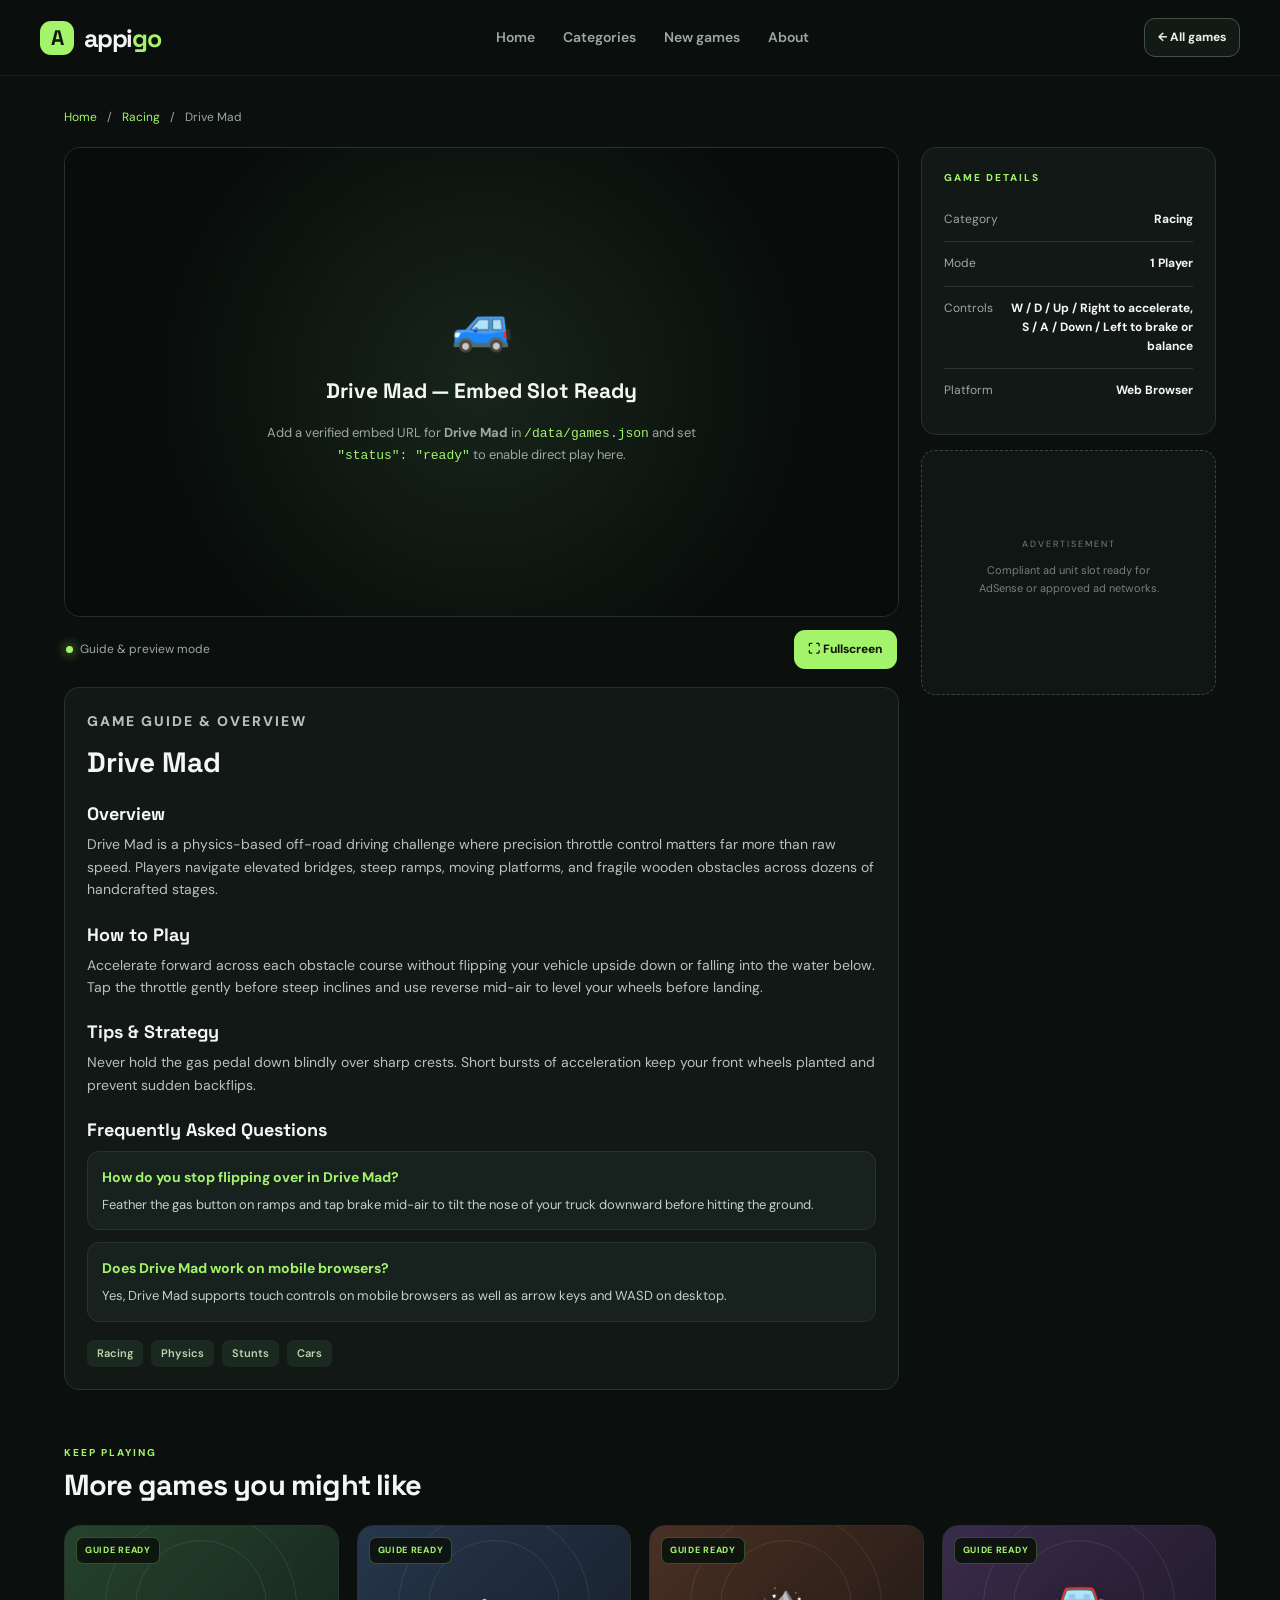
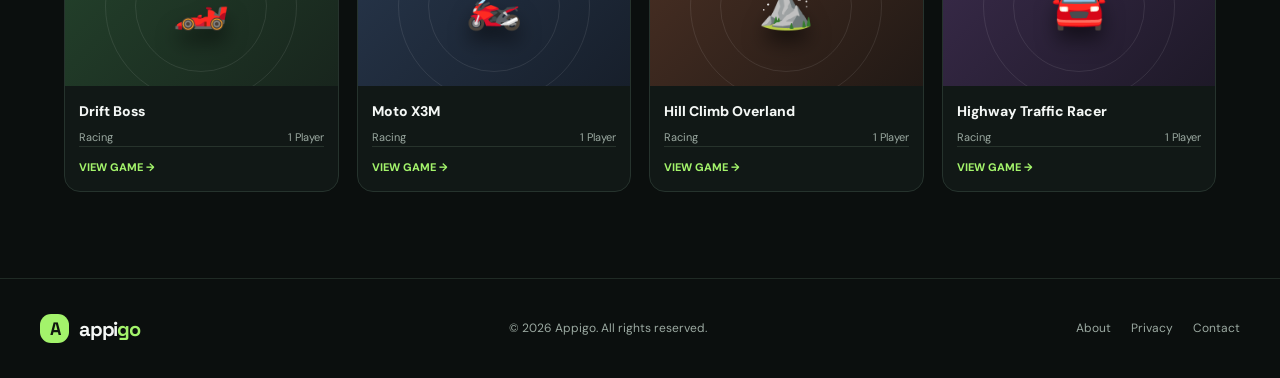
==== game/index.html @ b4a6df11 "Add files via upload Add Appigo project files" ====
<!doctype html>
<html lang="en">
<head>
  <meta charset="utf-8">
  <meta name="viewport" content="width=device-width, initial-scale=1">
  <meta name="theme-color" content="#0b0f0e">
  <title>Play Game — Appigo</title>
  <meta name="description" content="Play free online browser games on Appigo with controls, tips, and guides.">
  <meta name="robots" content="index, follow">
  <link rel="stylesheet" href="/css/style.css">
  <script src="/js/game.js" defer></script>
</head>
<body>
  <header class="site-header">
    <a class="brand" href="/" aria-label="Appigo home">
      <span class="brand-mark">A</span>
      <span>appi<span class="brand-accent">go</span></span>
    </a>
    <nav class="main-nav" aria-label="Main navigation">
      <a href="/">Home</a>
      <a href="/#categories">Categories</a>
      <a href="/#new-games">New games</a>
      <a href="/about.html">About</a>
    </nav>
    <div class="header-actions">
      <a class="button button-small button-outline" href="/">← All games</a>
    </div>
  </header>

  <main class="game-page">
    <div class="breadcrumbs">
      <a href="/">Home</a>
      <span>/</span>
      <a href="/#categories" id="crumb-category">Games</a>
      <span>/</span>
      <span id="crumb-title">Game</span>
    </div>

    <div class="game-layout">
      <section class="player-column">
        <div class="player-shell" id="player-shell">
          <div class="player-placeholder" id="player-placeholder">
            <div class="placeholder-icon" id="placeholder-icon">🎮</div>
            <h2 id="placeholder-heading">Game embed pending verification</h2>
            <p id="placeholder-text">Add an authorized third-party embed URL in <code>/data/games.json</code> and set <code>"status": "ready"</code> to launch the playable frame.</p>
          </div>
          <iframe
            id="game-frame"
            title="Game player"
            allow="fullscreen; autoplay; gamepad; clipboard-read; clipboard-write"
            allowfullscreen
            loading="lazy"
            referrerpolicy="strict-origin-when-cross-origin"
            class="hidden"></iframe>
        </div>

        <div class="player-toolbar">
          <div class="player-status">
            <span class="live-dot"></span>
            <span id="player-label">Ready</span>
          </div>
          <div class="player-actions">
            <a class="button button-small button-outline hidden" id="open-source" target="_blank" rel="noopener noreferrer">Official source ↗</a>
            <button class="button button-small button-primary" id="fullscreen-button" type="button">⛶ Fullscreen</button>
          </div>
        </div>

        <article class="game-description panel">
          <p class="eyebrow" id="game-eyebrow">GAME GUIDE & OVERVIEW</p>
          <h1 id="game-title">Loading game…</h1>
          <div id="game-sections"></div>
          <div class="tag-row" id="game-tags"></div>
        </article>
      </section>

      <aside class="game-sidebar">
        <div class="panel">
          <p class="eyebrow">GAME DETAILS</p>
          <div class="detail-row"><span>Category</span><strong id="game-category">—</strong></div>
          <div class="detail-row"><span>Mode</span><strong id="game-players">Single Player</strong></div>
          <div class="detail-row"><span>Controls</span><strong id="game-controls">Keyboard / Mouse</strong></div>
          <div class="detail-row"><span>Platform</span><strong>Web Browser</strong></div>
        </div>

        <div class="ad-slot" aria-label="Advertisement">
          <span>ADVERTISEMENT</span>
          <p>Compliant ad unit slot ready for AdSense or approved ad networks.</p>
        </div>
      </aside>
    </div>

    <section class="games-section related-section">
      <div class="section-heading">
        <div>
          <p class="eyebrow">KEEP PLAYING</p>
          <h2>More games you might like</h2>
        </div>
      </div>
      <div class="game-grid game-grid-small" id="related-grid"></div>
    </section>
  </main>

  <footer class="site-footer">
    <a class="brand" href="/"><span class="brand-mark">A</span><span>appi<span class="brand-accent">go</span></span></a>
    <p>© <span id="year"></span> Appigo. All rights reserved.</p>
    <div>
      <a href="/about.html">About</a>
      <a href="/privacy.html">Privacy</a>
      <a href="/contact.html">Contact</a>
    </div>
  </footer>
</body>
</html>
---- css/style.css ----
@import url('https://fonts.googleapis.com/css2?family=DM+Sans:wght@400;500;600;700;800&family=Space+Grotesk:wght@500;600;700&display=swap');

:root {
  --bg: #0b0f0e;
  --surface: #111816;
  --surface2: #17211d;
  --line: #26332d;
  --text: #f4f7f5;
  --muted: #9ba9a1;
  --green: #a3f36b;
  --green2: #75d849;
  --radius: 18px;
  --max: 1200px;
}

* { box-sizing: border-box; }
html { scroll-behavior: smooth; }
body {
  margin: 0;
  background: var(--bg);
  color: var(--text);
  font-family: 'DM Sans', Arial, sans-serif;
  line-height: 1.6;
}
a { color: inherit; text-decoration: none; }
button, input { font: inherit; }

.site-header {
  height: 76px;
  display: flex;
  align-items: center;
  justify-content: space-between;
  gap: 28px;
  padding: 0 max(24px, calc((100% - var(--max)) / 2));
  border-bottom: 1px solid rgba(255, 255, 255, .06);
  background: rgba(11, 15, 14, .92);
  position: sticky;
  top: 0;
  z-index: 20;
  backdrop-filter: blur(16px);
}

.brand {
  display: flex;
  align-items: center;
  gap: 10px;
  font: 700 25px 'Space Grotesk', sans-serif;
  letter-spacing: -1.2px;
  white-space: nowrap;
}
.brand-mark {
  display: grid;
  place-items: center;
  width: 34px;
  height: 34px;
  background: var(--green);
  color: #10170e;
  border-radius: 11px;
  font-size: 21px;
}
.brand-accent { color: var(--green); }

.main-nav {
  display: flex;
  gap: 28px;
  color: var(--muted);
  font-size: 14px;
  font-weight: 600;
}
.main-nav a:hover,
.main-nav a.active { color: var(--text); }

.header-actions { display: flex; align-items: center; gap: 12px; }
.search-box {
  height: 42px;
  width: 220px;
  display: flex;
  align-items: center;
  gap: 9px;
  padding: 0 13px;
  background: var(--surface);
  border: 1px solid var(--line);
  border-radius: 12px;
  color: var(--muted);
}
.search-box span { font-size: 20px; }
.search-box input {
  width: 100%;
  background: none;
  border: 0;
  outline: 0;
  color: var(--text);
  font-size: 13px;
}
.search-box input::placeholder { color: #75837a; }
.menu-toggle { display: none; background: none; color: white; border: 0; font-size: 23px; cursor: pointer; }

.hero {
  max-width: var(--max);
  min-height: 430px;
  margin: 34px auto 64px;
  padding: 60px 7%;
  border: 1px solid #28352e;
  border-radius: 28px;
  background: radial-gradient(ellipse at 80% 45%, #1b3324 0%, #111b16 38%, #101613 75%);
  display: grid;
  grid-template-columns: 1fr 1fr;
  align-items: center;
  overflow: hidden;
  position: relative;
}
.hero-copy { position: relative; z-index: 2; }
.eyebrow {
  margin: 0 0 12px;
  color: var(--green);
  font-size: 10px;
  letter-spacing: 2px;
  font-weight: 800;
  text-transform: uppercase;
}
.live-dot, .caption-dot {
  display: inline-block;
  width: 7px;
  height: 7px;
  background: var(--green);
  border-radius: 50%;
  margin-right: 7px;
  box-shadow: 0 0 12px #a3f36b;
}
.hero h1 {
  font: 700 clamp(48px, 6vw, 76px) / .98 'Space Grotesk', sans-serif;
  letter-spacing: -4px;
  margin: 0 0 22px;
}
.hero h1 span { color: var(--green); }
.hero-description { max-width: 410px; color: #b0bbb4; font-size: 15px; margin: 0 0 27px; }

.button {
  display: inline-flex;
  align-items: center;
  justify-content: center;
  gap: 14px;
  border-radius: 11px;
  padding: 13px 19px;
  font-size: 13px;
  font-weight: 800;
  border: 1px solid transparent;
  cursor: pointer;
  transition: .2s;
}
.button-primary { background: var(--green); color: #10170e; }
.button-primary:hover { background: #b9ff8a; transform: translateY(-2px); }
.button-outline { border-color: #435047; background: #121a16; color: #e8eee9; }
.button-outline:hover { border-color: var(--green); color: var(--green); }
.button-small { padding: 9px 13px; font-size: 12px; gap: 8px; }

.hero-art { height: 300px; position: relative; display: grid; place-items: center; }
.orb { position: absolute; border-radius: 50%; filter: blur(1px); }
.orb-one {
  width: 260px;
  height: 260px;
  background: radial-gradient(circle at 35% 30%, #a3f36b 0%, #4d8b3b 35%, #193b28 70%);
  box-shadow: 0 0 100px #6ecb4a55;
}
.orb-two { width: 310px; height: 310px; border: 1px solid #a3f36b33; }
.hero-controller { font-size: 128px; filter: drop-shadow(0 25px 22px #0009); transform: rotate(-13deg); z-index: 2; }
.floating-tile {
  position: absolute;
  z-index: 3;
  display: grid;
  place-items: center;
  width: 54px;
  height: 54px;
  border: 1px solid #ffffff25;
  border-radius: 16px;
  background: #19251edb;
  box-shadow: 0 15px 35px #0007;
  color: var(--green);
  font-size: 28px;
}
.tile-one { top: 25px; right: 55px; transform: rotate(13deg); }
.tile-two { bottom: 28px; left: 48px; transform: rotate(-12deg); }
.hero-caption { position: absolute; bottom: 0; right: 0; font-size: 9px; letter-spacing: 1.6px; color: #b3c2b7; }

.category-section, .games-section { max-width: var(--max); margin: 0 auto 62px; padding: 0 24px; }
.section-heading { display: flex; align-items: end; justify-content: space-between; margin-bottom: 22px; }
.section-heading h2, .callout h2 { font: 700 29px 'Space Grotesk', sans-serif; letter-spacing: -.8px; margin: 0; }
.section-heading .eyebrow { margin-bottom: 5px; }
.category-list { display: flex; gap: 10px; flex-wrap: wrap; }
.category-chip {
  border: 1px solid var(--line);
  background: var(--surface);
  color: #c0cbc3;
  border-radius: 12px;
  padding: 11px 16px;
  display: flex;
  align-items: center;
  gap: 9px;
  font-size: 13px;
  cursor: pointer;
}
.category-chip:hover, .category-chip.selected { background: #1b2b20; border-color: #527d43; color: var(--green); }
.result-count { font-size: 12px; color: var(--muted); }

.game-grid { display: grid; grid-template-columns: repeat(4, minmax(0, 1fr)); gap: 18px; }
.game-card {
  min-width: 0;
  border: 1px solid var(--line);
  border-radius: 16px;
  overflow: hidden;
  background: var(--surface);
  transition: .22s;
  display: flex;
  flex-direction: column;
}
.game-card:hover { transform: translateY(-5px); border-color: #587a4d; box-shadow: 0 16px 35px #0004; }
.game-thumb {
  aspect-ratio: 1.42;
  display: grid;
  place-items: center;
  position: relative;
  overflow: hidden;
  background: linear-gradient(135deg, #243b2b, #17211c 65%, #273a2b);
}
.game-thumb:before, .game-thumb:after {
  content: "";
  position: absolute;
  border: 1px solid #ffffff17;
  border-radius: 50%;
  width: 190px;
  height: 190px;
}
.game-thumb:after { width: 130px; height: 130px; }
.game-emoji { font-size: 64px; filter: drop-shadow(0 12px 10px #0008); z-index: 1; }
.game-badge {
  position: absolute;
  top: 11px;
  left: 11px;
  background: #0c120ee8;
  color: var(--green);
  border: 1px solid #a3f36b44;
  padding: 5px 8px;
  border-radius: 7px;
  font-size: 9px;
  font-weight: 800;
  letter-spacing: .7px;
  z-index: 2;
}
.card-body { padding: 14px; display: flex; flex-direction: column; flex: 1; }
.card-title { font-weight: 800; font-size: 14px; margin: 0 0 6px; white-space: nowrap; overflow: hidden; text-overflow: ellipsis; }
.card-meta { display: flex; justify-content: space-between; gap: 8px; color: var(--muted); font-size: 11px; }
.card-cta {
  display: block;
  margin-top: auto;
  padding-top: 12px;
  border-top: 1px solid #27332c;
  color: var(--green);
  font-size: 11px;
  font-weight: 800;
}

.callout {
  max-width: 1152px;
  margin: 0 auto 64px;
  padding: 28px 34px;
  border: 1px solid #334c36;
  border-radius: 18px;
  background: linear-gradient(105deg, #17241b, #111a15);
  display: flex;
  justify-content: space-between;
  align-items: center;
  gap: 20px;
}
.callout p:not(.eyebrow) { color: var(--muted); font-size: 13px; margin: 8px 0 0; }
.compact-section { margin-bottom: 54px; }
.game-grid-small { grid-template-columns: repeat(4, minmax(0, 1fr)); }
.game-grid-small .game-thumb { aspect-ratio: 1.7; }
.game-grid-small .game-emoji { font-size: 45px; }

.empty-state { text-align: center; padding: 55px 20px; color: var(--muted); }
.empty-icon { font-size: 40px; color: var(--green); }
.empty-state h3 { color: var(--text); margin-bottom: 4px; }
.hidden { display: none !important; }

.site-footer {
  border-top: 1px solid #202b25;
  min-height: 100px;
  padding: 25px max(24px, calc((100% - var(--max)) / 2));
  display: flex;
  align-items: center;
  justify-content: space-between;
  gap: 20px;
  color: var(--muted);
  font-size: 12px;
}
.site-footer .brand { color: var(--text); font-size: 20px; }
.site-footer .brand-mark { width: 29px; height: 29px; font-size: 18px; }
.site-footer div { display: flex; gap: 20px; }
.site-footer a:hover { color: var(--green); }

.game-page { max-width: var(--max); padding: 24px; margin: auto; }
.breadcrumbs { display: flex; gap: 10px; color: var(--muted); font-size: 12px; margin: 8px 0 20px; flex-wrap: wrap; }
.breadcrumbs a { color: var(--green); }
.game-layout { display: grid; grid-template-columns: minmax(0, 1fr) 295px; gap: 22px; }
.player-shell {
  position: relative;
  aspect-ratio: 16 / 9;
  background: #050807;
  border: 1px solid var(--line);
  border-radius: 16px;
  overflow: hidden;
}
.player-shell iframe { width: 100%; height: 100%; border: 0; background: #050807; }
.player-placeholder {
  position: absolute;
  inset: 0;
  display: flex;
  flex-direction: column;
  align-items: center;
  justify-content: center;
  text-align: center;
  padding: 24px;
  background: radial-gradient(circle, #17251b, #080c0a 70%);
}
.placeholder-icon { font-size: 50px; }
.player-placeholder h2 { font: 700 21px 'Space Grotesk', sans-serif; margin: 12px 0 6px; }
.player-placeholder p { max-width: 500px; color: var(--muted); font-size: 13px; }
.player-placeholder code { color: var(--green); }

.player-toolbar { display: flex; justify-content: space-between; align-items: center; padding: 13px 2px 18px; gap: 12px; }
.player-status { font-size: 12px; color: var(--muted); display: flex; align-items: center; }
.player-actions { display: flex; gap: 8px; flex-wrap: wrap; }

.panel { background: var(--surface); border: 1px solid var(--line); border-radius: 15px; padding: 22px; }
.game-description h1, .legal-page h1 { font: 700 28px 'Space Grotesk', sans-serif; margin: 0 0 14px; }
.game-description h3, .legal-page h2 { font: 700 18px 'Space Grotesk', sans-serif; margin: 22px 0 8px; color: var(--text); }
.game-description p, .legal-page p, .legal-page li { color: #b6c2ba; font-size: 14px; margin: 0 0 12px; }
.legal-page ul { padding-left: 20px; margin: 0 0 16px; }
.faq-list { display: flex; flex-direction: column; gap: 12px; margin-top: 10px; }
.faq-item { background: var(--surface2); border: 1px solid var(--line); border-radius: 12px; padding: 14px; }
.faq-item h4 { margin: 0 0 6px; font-size: 14px; color: var(--green); }
.faq-item p { margin: 0; font-size: 13px; color: #c3cfc7; }

.tag-row { display: flex; gap: 8px; flex-wrap: wrap; margin-top: 18px; }
.tag { padding: 5px 10px; border-radius: 7px; background: #1c2921; color: #b9d7ae; font-size: 11px; font-weight: 600; }

.game-sidebar { display: flex; flex-direction: column; gap: 15px; }
.detail-row {
  display: flex;
  justify-content: space-between;
  gap: 12px;
  padding: 12px 0;
  border-bottom: 1px solid #29352e;
  font-size: 12px;
}
.detail-row:last-child { border: 0; }
.detail-row span { color: var(--muted); }
.detail-row strong { text-align: right; }

.ad-slot {
  min-height: 245px;
  border: 1px dashed #3a473f;
  border-radius: 14px;
  background: #101613;
  display: flex;
  flex-direction: column;
  align-items: center;
  justify-content: center;
  text-align: center;
  padding: 20px;
  color: #758178;
}
.ad-slot span { font-size: 9px; letter-spacing: 2px; }
.ad-slot p { font-size: 11px; max-width: 190px; }
.related-section { padding: 0; margin-top: 55px; }
.seo-guide-box h2 { font: 700 22px 'Space Grotesk', sans-serif; margin: 0 0 10px; }
.seo-guide-box p { margin: 0; color: #aab7ae; font-size: 14px; }

@media (max-width: 900px) {
  .hero { margin: 22px 18px 50px; }
  .game-grid, .game-grid-small { grid-template-columns: repeat(3, minmax(0, 1fr)); }
  .game-layout { grid-template-columns: minmax(0, 1fr) 235px; }
  .site-footer { padding-left: 24px; padding-right: 24px; }
}

@media (max-width: 680px) {
  .site-header { height: 66px; padding: 0 16px; }
  .main-nav {
    display: none;
    position: absolute;
    top: 65px;
    left: 0;
    right: 0;
    background: #101713;
    padding: 18px 22px;
    border-bottom: 1px solid var(--line);
    flex-direction: column;
    gap: 16px;
  }
  .main-nav.open { display: flex; }
  .search-box { width: min(45vw, 190px); height: 38px; }
  .menu-toggle { display: block; }
  .brand { font-size: 22px; }
  .hero { min-height: 0; margin: 18px 12px 45px; padding: 34px 25px 20px; grid-template-columns: 1fr; }
  .hero h1 { font-size: 57px; }
  .hero-art { height: 220px; margin-top: 10px; }
  .orb-one { width: 180px; height: 180px; }
  .orb-two { width: 220px; height: 220px; }
  .hero-controller { font-size: 95px; }
  .tile-one { right: 25px; }
  .tile-two { left: 25px; }
  .category-section, .games-section { padding: 0 15px; margin-bottom: 45px; }
  .section-heading h2, .callout h2 { font-size: 24px; }
  .category-list { gap: 7px; }
  .category-chip { padding: 9px 11px; font-size: 11px; }
  .game-grid, .game-grid-small { grid-template-columns: repeat(2, minmax(0, 1fr)); gap: 11px; }
  .game-thumb { aspect-ratio: 1.25; }
  .game-emoji { font-size: 50px; }
  .card-body { padding: 11px; }
  .card-title { font-size: 12px; }
  .callout { margin: 0 12px 45px; padding: 22px; align-items: flex-start; flex-direction: column; }
  .site-footer { padding: 22px 16px; flex-wrap: wrap; }
  .site-footer p { order: 3; width: 100%; margin: 0; }
  .game-page { padding: 16px; }
  .game-layout { grid-template-columns: 1fr; }
  .game-sidebar { display: grid; grid-template-columns: 1fr 1fr; }
  .player-shell { aspect-ratio: 4 / 3; }
  .player-toolbar { align-items: flex-start; flex-direction: column; }
  .game-description h1 { font-size: 23px; }
  .related-section { margin-top: 40px; }
}

@media (max-width: 390px) {
  .search-box { width: 130px; }
  .game-sidebar { grid-template-columns: 1fr; }
  .hero h1 { font-size: 49px; }
}
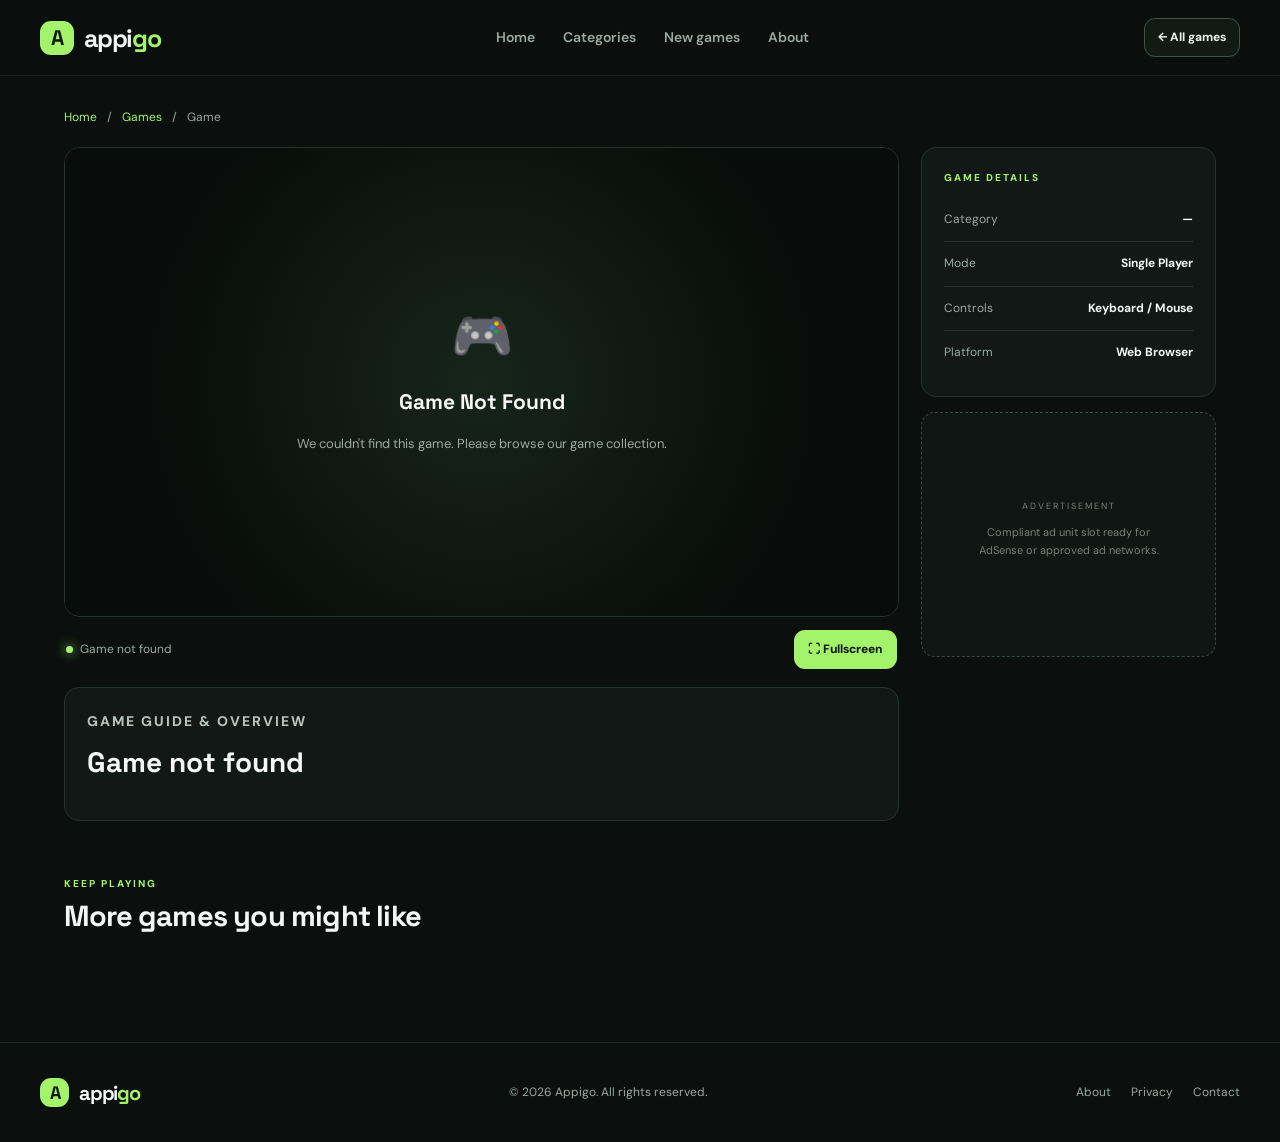
==== commit 71ab2403: "Improve crawlable game discovery and prevent legacy URL indexing" ====
--- a/game/index.html
+++ b/game/index.html
@@ -6,7 +6,7 @@
   <meta name="theme-color" content="#0b0f0e">
   <title>Play Game — Appigo</title>
   <meta name="description" content="Play free online browser games on Appigo with controls, tips, and guides.">
-  <meta name="robots" content="index, follow">
+  <meta name="robots" content="noindex, follow">
   <link rel="stylesheet" href="/css/style.css">
   <script src="/js/game.js" defer></script>
 </head>
